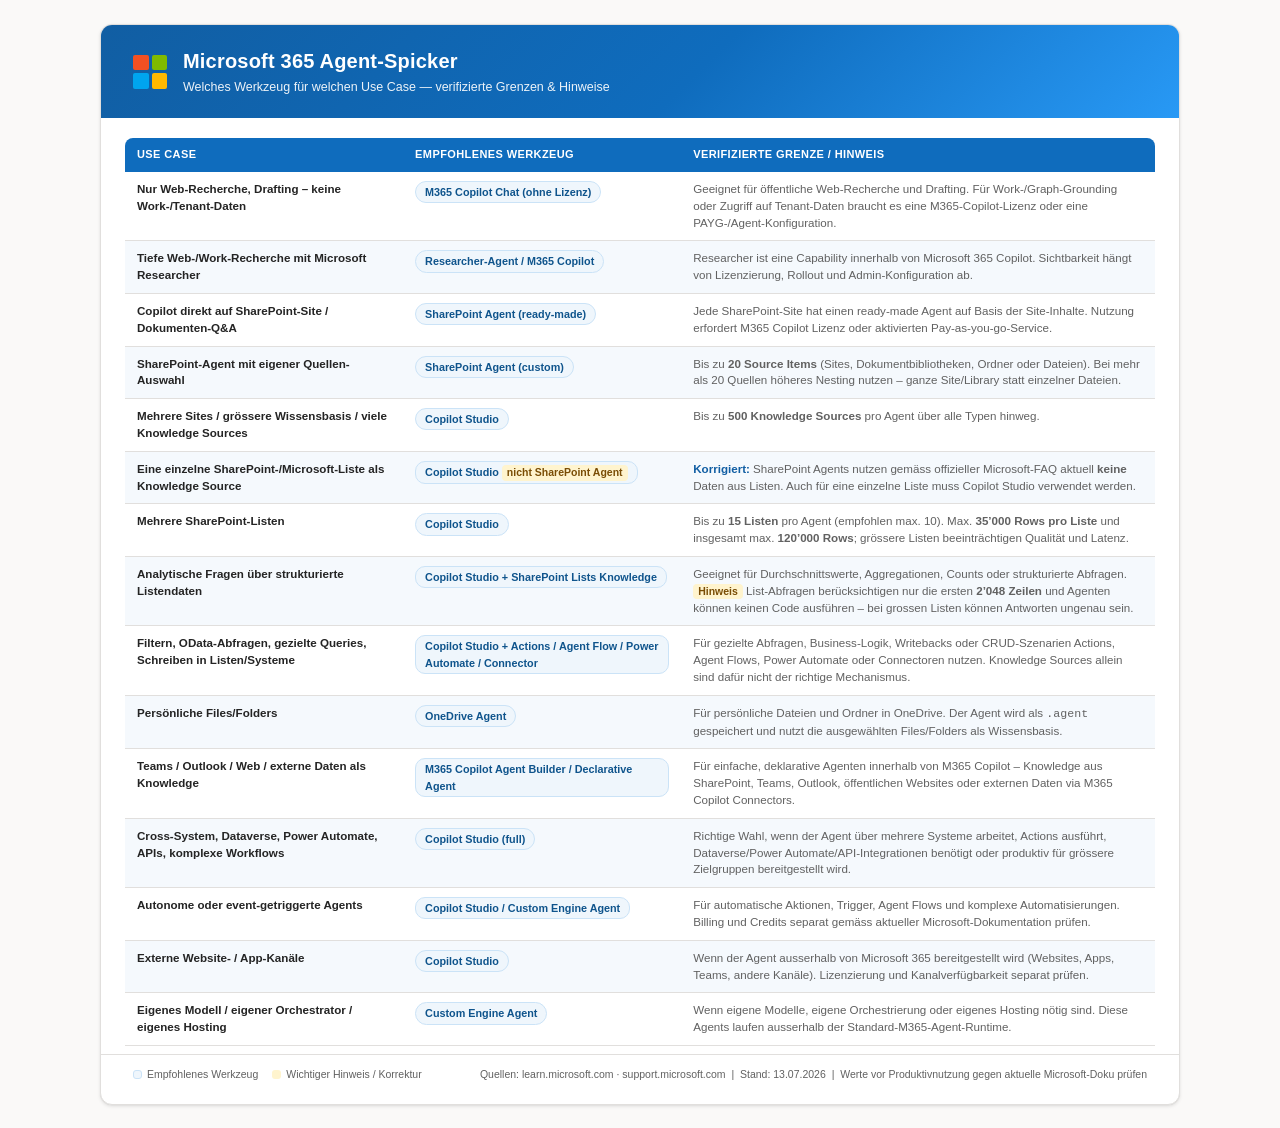
==== webapp/index.html @ e29e4cdd "Initial project setup with GitHub Pages workflow" ====
<!DOCTYPE html>
<html lang="de">
<head>
  <meta charset="UTF-8">
  <meta name="viewport" content="width=device-width, initial-scale=1.0">
  <title>Microsoft 365 Agent-Spicker</title>
  <link rel="stylesheet" href="css/styles.css">
</head>
<body>
  <div class="page">
    <header>
      <div class="logo"><span></span><span></span><span></span><span></span></div>
      <div>
        <h1>Microsoft 365 Agent-Spicker</h1>
        <p>Welches Werkzeug für welchen Use Case &mdash; verifizierte Grenzen &amp; Hinweise</p>
      </div>
    </header>

    <div class="table-wrap">
      <table>
        <thead>
          <tr>
            <th>Use Case</th>
            <th>Empfohlenes Werkzeug</th>
            <th>Verifizierte Grenze / Hinweis</th>
          </tr>
        </thead>
        <tbody>
          <tr>
            <td class="usecase">Nur Web-Recherche, Drafting &ndash; keine Work-/Tenant-Daten</td>
            <td><span class="pill">M365 Copilot Chat (ohne Lizenz)</span></td>
            <td class="hint">Geeignet für öffentliche Web-Recherche und Drafting. Für Work-/Graph-Grounding oder Zugriff auf Tenant-Daten braucht es eine M365-Copilot-Lizenz oder eine PAYG-/Agent-Konfiguration.</td>
          </tr>
          <tr>
            <td class="usecase">Tiefe Web-/Work-Recherche mit Microsoft Researcher</td>
            <td><span class="pill">Researcher-Agent / M365 Copilot</span></td>
            <td class="hint">Researcher ist eine Capability innerhalb von Microsoft 365 Copilot. Sichtbarkeit hängt von Lizenzierung, Rollout und Admin-Konfiguration ab.</td>
          </tr>
          <tr>
            <td class="usecase">Copilot direkt auf SharePoint-Site / Dokumenten-Q&amp;A</td>
            <td><span class="pill">SharePoint Agent (ready-made)</span></td>
            <td class="hint">Jede SharePoint-Site hat einen ready-made Agent auf Basis der Site-Inhalte. Nutzung erfordert M365 Copilot Lizenz oder aktivierten Pay-as-you-go-Service.</td>
          </tr>
          <tr>
            <td class="usecase">SharePoint-Agent mit eigener Quellen-Auswahl</td>
            <td><span class="pill">SharePoint Agent (custom)</span></td>
            <td class="hint">Bis zu <strong>20 Source Items</strong> (Sites, Dokumentbibliotheken, Ordner oder Dateien). Bei mehr als 20 Quellen höheres Nesting nutzen &ndash; ganze Site/Library statt einzelner Dateien.</td>
          </tr>
          <tr>
            <td class="usecase">Mehrere Sites / grössere Wissensbasis / viele Knowledge Sources</td>
            <td><span class="pill">Copilot Studio</span></td>
            <td class="hint">Bis zu <strong>500 Knowledge Sources</strong> pro Agent über alle Typen hinweg.</td>
          </tr>
          <tr>
            <td class="usecase">Eine einzelne SharePoint-/Microsoft-Liste als Knowledge Source</td>
            <td><span class="pill multi">Copilot Studio <span class="tag">nicht SharePoint Agent</span></span></td>
            <td class="hint"><span class="correction">Korrigiert:</span> SharePoint Agents nutzen gemäss offizieller Microsoft-FAQ aktuell <strong>keine</strong> Daten aus Listen. Auch für eine einzelne Liste muss Copilot Studio verwendet werden.</td>
          </tr>
          <tr>
            <td class="usecase">Mehrere SharePoint-Listen</td>
            <td><span class="pill">Copilot Studio</span></td>
            <td class="hint">Bis zu <strong>15 Listen</strong> pro Agent (empfohlen max. 10). Max. <strong>35&rsquo;000 Rows pro Liste</strong> und insgesamt max. <strong>120&rsquo;000 Rows</strong>; grössere Listen beeinträchtigen Qualität und Latenz.</td>
          </tr>
          <tr>
            <td class="usecase">Analytische Fragen über strukturierte Listendaten</td>
            <td><span class="pill multi">Copilot Studio + SharePoint Lists Knowledge</span></td>
            <td class="hint">Geeignet für Durchschnittswerte, Aggregationen, Counts oder strukturierte Abfragen. <span class="tag">Hinweis</span> List-Abfragen berücksichtigen nur die ersten <strong>2&rsquo;048 Zeilen</strong> und Agenten können keinen Code ausführen &ndash; bei grossen Listen können Antworten ungenau sein.</td>
          </tr>
          <tr>
            <td class="usecase">Filtern, OData-Abfragen, gezielte Queries, Schreiben in Listen/Systeme</td>
            <td><span class="pill multi">Copilot Studio + Actions / Agent Flow / Power Automate / Connector</span></td>
            <td class="hint">Für gezielte Abfragen, Business-Logik, Writebacks oder CRUD-Szenarien Actions, Agent Flows, Power Automate oder Connectoren nutzen. Knowledge Sources allein sind dafür nicht der richtige Mechanismus.</td>
          </tr>
          <tr>
            <td class="usecase">Persönliche Files/Folders</td>
            <td><span class="pill">OneDrive Agent</span></td>
            <td class="hint">Für persönliche Dateien und Ordner in OneDrive. Der Agent wird als <code>.agent</code> gespeichert und nutzt die ausgewählten Files/Folders als Wissensbasis.</td>
          </tr>
          <tr>
            <td class="usecase">Teams / Outlook / Web / externe Daten als Knowledge</td>
            <td><span class="pill multi">M365 Copilot Agent Builder / Declarative Agent</span></td>
            <td class="hint">Für einfache, deklarative Agenten innerhalb von M365 Copilot &ndash; Knowledge aus SharePoint, Teams, Outlook, öffentlichen Websites oder externen Daten via M365 Copilot Connectors.</td>
          </tr>
          <tr>
            <td class="usecase">Cross-System, Dataverse, Power Automate, APIs, komplexe Workflows</td>
            <td><span class="pill">Copilot Studio (full)</span></td>
            <td class="hint">Richtige Wahl, wenn der Agent über mehrere Systeme arbeitet, Actions ausführt, Dataverse/Power Automate/API-Integrationen benötigt oder produktiv für grössere Zielgruppen bereitgestellt wird.</td>
          </tr>
          <tr>
            <td class="usecase">Autonome oder event-getriggerte Agents</td>
            <td><span class="pill multi">Copilot Studio / Custom Engine Agent</span></td>
            <td class="hint">Für automatische Aktionen, Trigger, Agent Flows und komplexe Automatisierungen. Billing und Credits separat gemäss aktueller Microsoft-Dokumentation prüfen.</td>
          </tr>
          <tr>
            <td class="usecase">Externe Website- / App-Kanäle</td>
            <td><span class="pill">Copilot Studio</span></td>
            <td class="hint">Wenn der Agent ausserhalb von Microsoft 365 bereitgestellt wird (Websites, Apps, Teams, andere Kanäle). Lizenzierung und Kanalverfügbarkeit separat prüfen.</td>
          </tr>
          <tr>
            <td class="usecase">Eigenes Modell / eigener Orchestrator / eigenes Hosting</td>
            <td><span class="pill">Custom Engine Agent</span></td>
            <td class="hint">Wenn eigene Modelle, eigene Orchestrierung oder eigenes Hosting nötig sind. Diese Agents laufen ausserhalb der Standard-M365-Agent-Runtime.</td>
          </tr>
        </tbody>
      </table>
    </div>

    <footer>
      <div class="legend">
        <span><span class="dot" style="background:#EFF6FC;border:1px solid #CBE3F7;"></span>Empfohlenes Werkzeug</span>
        <span><span class="dot" style="background:#FFF4CE;"></span>Wichtiger Hinweis / Korrektur</span>
      </div>
      <div>Quellen: learn.microsoft.com &middot; support.microsoft.com &nbsp;|&nbsp; Stand: 13.07.2026 &nbsp;|&nbsp; Werte vor Produktivnutzung gegen aktuelle Microsoft-Doku prüfen</div>
    </footer>
  </div>
</body>
</html>
---- webapp/css/styles.css ----
/* ==========================================================================
   Microsoft 365 Agent-Spicker – Stylesheet (Fluent 2 inspired)
   ========================================================================== */

:root {
  --brand:      #0F6CBD;  /* Fluent 2 brand */
  --brand-dark: #115EA3;
  --brand-2:    #2899F5;
  --ink:        #242424;
  --ink-soft:   #616161;
  --line:       #E1DFDD;
  --zebra:      #F5F9FD;
  --bg:         #FAF9F8;
  --pill-bg:    #EFF6FC;
  --pill-ink:   #0F548C;
  --pill-line:  #CBE3F7;
  --warn-bg:    #FFF4CE;
  --warn-ink:   #7A4D05;
}

* { box-sizing: border-box; }

html, body {
  margin: 0;
  padding: 0;
  background: var(--bg);
  color: var(--ink);
  font-family: "Segoe UI", "Segoe UI Web (West European)", -apple-system,
               BlinkMacSystemFont, Roboto, "Helvetica Neue", sans-serif;
  -webkit-font-smoothing: antialiased;
  font-size: 13px;
  line-height: 1.45;
}

/* ---------- Card / page ---------- */
.page {
  max-width: 1080px;
  margin: 24px auto;
  background: #FFFFFF;
  border: 1px solid var(--line);
  border-radius: 12px;
  box-shadow: 0 1.6px 3.6px rgba(0, 0, 0, .10), 0 0.3px 0.9px rgba(0, 0, 0, .07);
  overflow: hidden;
}

/* ---------- Header ---------- */
header {
  background: linear-gradient(135deg, var(--brand-dark) 0%, var(--brand) 55%, var(--brand-2) 100%);
  color: #fff;
  padding: 22px 32px;
  display: flex;
  align-items: center;
  gap: 16px;
}
.logo {
  width: 34px;
  height: 34px;
  display: grid;
  grid-template-columns: 1fr 1fr;
  grid-template-rows: 1fr 1fr;
  gap: 3px;
  flex: none;
}
.logo span { border-radius: 2px; }
.logo span:nth-child(1) { background: #F25022; }
.logo span:nth-child(2) { background: #7FBA00; }
.logo span:nth-child(3) { background: #00A4EF; }
.logo span:nth-child(4) { background: #FFB900; }
header h1 {
  margin: 0;
  font-size: 20px;
  font-weight: 600;
  letter-spacing: .2px;
}
header p {
  margin: 2px 0 0;
  font-size: 12.5px;
  opacity: .92;
  font-weight: 400;
}

/* ---------- Table ---------- */
.table-wrap { padding: 20px 24px 8px; }

table {
  width: 100%;
  border-collapse: separate;
  border-spacing: 0;
  font-size: 11.6px;
}
thead th {
  background: var(--brand);
  color: #fff;
  text-align: left;
  font-weight: 600;
  font-size: 11px;
  text-transform: uppercase;
  letter-spacing: .4px;
  padding: 9px 12px;
  position: sticky;
  top: 0;
}
thead th:first-child { border-top-left-radius: 8px; }
thead th:last-child  { border-top-right-radius: 8px; }

tbody td {
  padding: 9px 12px;
  border-bottom: 1px solid var(--line);
  vertical-align: top;
}
tbody tr:nth-child(even) td { background: var(--zebra); }
tbody tr:hover td { background: #EAF3FB; }

td.usecase { font-weight: 600; color: var(--ink); width: 27%; }
td.hint    { color: var(--ink-soft); width: 46%; }

/* ---------- Tool badge (pill) ---------- */
.pill {
  display: inline-block;
  background: var(--pill-bg);
  color: var(--pill-ink);
  border: 1px solid var(--pill-line);
  border-radius: 999px;
  padding: 2px 9px;
  font-size: 10.8px;
  font-weight: 600;
  line-height: 1.5;
  white-space: nowrap;
}
.pill.multi { white-space: normal; border-radius: 10px; }

/* ---------- Inline note / correction ---------- */
.tag {
  display: inline-block;
  background: var(--warn-bg);
  color: var(--warn-ink);
  border-radius: 4px;
  padding: 0 5px;
  font-weight: 600;
  font-size: 10.5px;
}
.correction { color: var(--brand-dark); font-weight: 600; }

/* ---------- Footer ---------- */
footer {
  padding: 12px 32px 22px;
  color: var(--ink-soft);
  font-size: 10.5px;
  border-top: 1px solid var(--line);
  display: flex;
  justify-content: space-between;
  flex-wrap: wrap;
  gap: 8px;
}
footer a { color: var(--brand); text-decoration: none; }
.legend { display: flex; gap: 14px; flex-wrap: wrap; align-items: center; }
.legend span { display: inline-flex; align-items: center; gap: 5px; }
.dot { width: 9px; height: 9px; border-radius: 3px; display: inline-block; }

/* ---------- Print (A4 landscape) ---------- */
@media print {
  html, body { background: #fff; font-size: 10px; }
  .page {
    margin: 0;
    border: none;
    box-shadow: none;
    border-radius: 0;
    max-width: none;
  }
  thead th,
  tbody tr:nth-child(even) td,
  header {
    -webkit-print-color-adjust: exact;
    print-color-adjust: exact;
  }
  @page { size: A4 landscape; margin: 8mm; }
  tr { page-break-inside: avoid; }
}
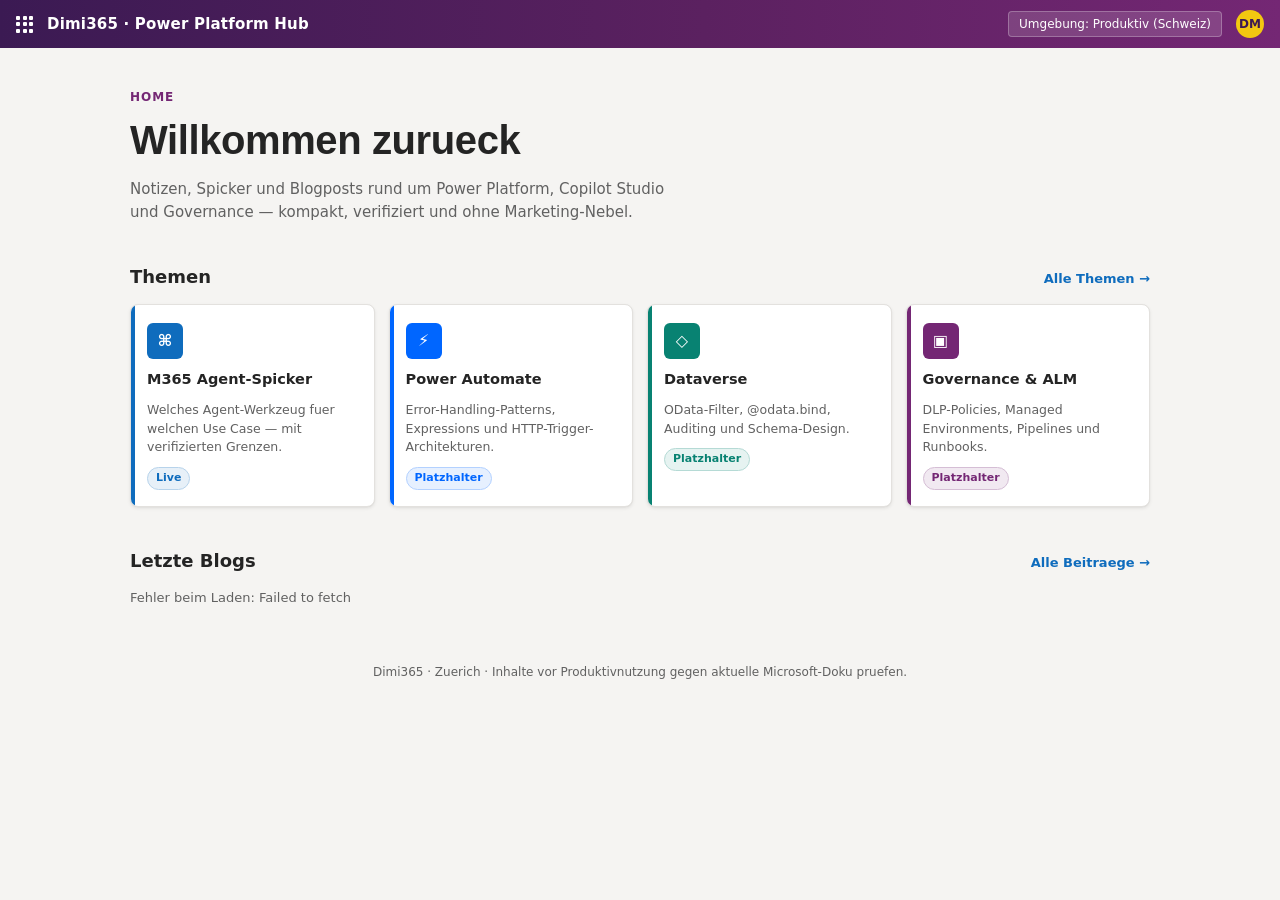
==== commit 23f0a902: "Build hub home with markdown blog feed and topic placeholders" ====
--- a/webapp/index.html
+++ b/webapp/index.html
@@ -1,117 +1,218 @@
 <!DOCTYPE html>
 <html lang="de">
 <head>
-  <meta charset="UTF-8">
-  <meta name="viewport" content="width=device-width, initial-scale=1.0">
-  <title>Microsoft 365 Agent-Spicker</title>
-  <link rel="stylesheet" href="css/styles.css">
+<meta charset="UTF-8">
+<meta name="viewport" content="width=device-width, initial-scale=1.0">
+<title>Dimi365 · Home</title>
+<style>
+  :root{
+    --bg:#f5f4f2;
+    --surface:#ffffff;
+    --ink:#242424;
+    --ink-soft:#616161;
+    --stroke:#e3e1de;
+    --brand:#742774;
+    --brand-deep:#3b1a53;
+    --automate:#0066ff;
+    --pages:#5c2e91;
+    --bi:#f2c811;
+    --copilot:#0f6cbd;
+    --dataverse:#088272;
+    --radius:8px;
+    --shadow:0 1.6px 3.6px rgba(0,0,0,.08),0 0.3px 0.9px rgba(0,0,0,.06);
+    --shadow-hover:0 6.4px 14.4px rgba(0,0,0,.11),0 1.2px 3.6px rgba(0,0,0,.08);
+  }
+  *{margin:0;padding:0;box-sizing:border-box}
+  body{
+    font-family:"Segoe UI Variable Text","Segoe UI",system-ui,-apple-system,sans-serif;
+    background:var(--bg);color:var(--ink);line-height:1.5;
+  }
+  a{color:inherit;text-decoration:none}
+
+  .topbar{
+    background:linear-gradient(90deg,var(--brand-deep) 0%,#5b2160 55%,#742774 100%);
+    color:#fff;height:48px;display:flex;align-items:center;gap:14px;
+    padding:0 16px;position:sticky;top:0;z-index:10;
+  }
+  .waffle{display:grid;grid-template-columns:repeat(3,4px);grid-template-rows:repeat(3,4px);gap:2.5px;cursor:pointer}
+  .waffle span{background:#fff;border-radius:1px;width:4px;height:4px}
+  .topbar .title{font-size:15px;font-weight:600;letter-spacing:.2px}
+  .topbar .env{
+    margin-left:auto;font-size:12px;background:rgba(255,255,255,.14);
+    border:1px solid rgba(255,255,255,.25);padding:3px 10px;border-radius:4px;
+  }
+  .avatar{width:28px;height:28px;border-radius:50%;background:var(--bi);color:#3b1a53;
+    display:grid;place-items:center;font-size:12px;font-weight:700}
+
+  .shell{max-width:1060px;margin:0 auto;padding:32px 20px 64px}
+
+  .hero{margin:8px 0 36px}
+  .hero .eyebrow{font-size:12px;font-weight:600;letter-spacing:.08em;text-transform:uppercase;color:var(--brand)}
+  .hero h1{font-family:"Segoe UI Variable Display","Segoe UI",sans-serif;
+    font-size:clamp(28px,4.5vw,40px);font-weight:650;letter-spacing:-.01em;margin-top:4px}
+  .hero p{color:var(--ink-soft);max-width:56ch;margin-top:8px;font-size:15px}
+
+  section{margin-top:40px}
+  .sec-head{display:flex;align-items:baseline;justify-content:space-between;margin-bottom:14px}
+  .sec-head h2{font-size:18px;font-weight:600}
+  .sec-head a{font-size:13px;color:var(--copilot);font-weight:600}
+  .sec-head a:hover{text-decoration:underline}
+
+  .tiles{display:grid;grid-template-columns:repeat(auto-fill,minmax(200px,1fr));gap:14px}
+  .tile{
+    background:var(--surface);border:1px solid var(--stroke);border-radius:var(--radius);
+    padding:18px 16px 16px;box-shadow:var(--shadow);transition:box-shadow .15s,transform .15s;
+    display:flex;flex-direction:column;gap:10px;position:relative;overflow:hidden;
+  }
+  .tile:hover{box-shadow:var(--shadow-hover);transform:translateY(-2px)}
+  .tile::before{content:"";position:absolute;inset:0 auto 0 0;width:4px;background:var(--tint)}
+  .tile .icon{
+    width:36px;height:36px;border-radius:6px;background:var(--tint);
+    display:grid;place-items:center;color:#fff;font-size:16px;font-weight:700;
+  }
+  .tile h3{font-size:14.5px;font-weight:600}
+  .tile p{font-size:12.5px;color:var(--ink-soft)}
+  .tile .badge{
+    align-self:flex-start;font-size:11px;font-weight:600;color:var(--tint);
+    background:color-mix(in srgb,var(--tint) 10%,#fff);border:1px solid color-mix(in srgb,var(--tint) 30%,#fff);
+    padding:2px 8px;border-radius:99px;
+  }
+
+  .blogs{display:flex;flex-direction:column;gap:10px}
+  .blog{
+    background:var(--surface);border:1px solid var(--stroke);border-radius:var(--radius);
+    padding:16px 18px;box-shadow:var(--shadow);display:grid;
+    grid-template-columns:auto 1fr auto;gap:16px;align-items:center;
+    transition:box-shadow .15s;
+  }
+  .blog:hover{box-shadow:var(--shadow-hover)}
+  .blog .date{
+    text-align:center;min-width:52px;border-right:1px solid var(--stroke);padding-right:16px;
+  }
+  .blog .date b{display:block;font-size:20px;font-weight:650;line-height:1.1}
+  .blog .date span{font-size:11px;text-transform:uppercase;letter-spacing:.06em;color:var(--ink-soft)}
+  .blog h3{font-size:15px;font-weight:600}
+  .blog p{font-size:13px;color:var(--ink-soft);margin-top:2px}
+  .blog .tag{font-size:11px;font-weight:600;padding:3px 9px;border-radius:99px;white-space:nowrap}
+  .tag.automate{background:#e8f0ff;color:var(--automate)}
+  .tag.copilot{background:#e6f0f9;color:var(--copilot)}
+  .tag.dataverse{background:#e4f3f0;color:var(--dataverse)}
+  .tag.default{background:#edeaf2;color:#4d346b}
+
+  .status{font-size:13px;color:var(--ink-soft)}
+  footer{margin-top:56px;font-size:12px;color:var(--ink-soft);text-align:center}
+
+  @media (prefers-reduced-motion:reduce){*{transition:none!important}}
+  @media (max-width:560px){
+    .blog{grid-template-columns:1fr;gap:6px}
+    .blog .date{display:flex;gap:6px;border:0;padding:0;min-width:0;text-align:left;align-items:baseline}
+  }
+  :focus-visible{outline:2px solid var(--copilot);outline-offset:2px}
+</style>
 </head>
 <body>
-  <div class="page">
-    <header>
-      <div class="logo"><span></span><span></span><span></span><span></span></div>
-      <div>
-        <h1>Microsoft 365 Agent-Spicker</h1>
-        <p>Welches Werkzeug für welchen Use Case &mdash; verifizierte Grenzen &amp; Hinweise</p>
-      </div>
-    </header>
-
-    <div class="table-wrap">
-      <table>
-        <thead>
-          <tr>
-            <th>Use Case</th>
-            <th>Empfohlenes Werkzeug</th>
-            <th>Verifizierte Grenze / Hinweis</th>
-          </tr>
-        </thead>
-        <tbody>
-          <tr>
-            <td class="usecase">Nur Web-Recherche, Drafting &ndash; keine Work-/Tenant-Daten</td>
-            <td><span class="pill">M365 Copilot Chat (ohne Lizenz)</span></td>
-            <td class="hint">Geeignet für öffentliche Web-Recherche und Drafting. Für Work-/Graph-Grounding oder Zugriff auf Tenant-Daten braucht es eine M365-Copilot-Lizenz oder eine PAYG-/Agent-Konfiguration.</td>
-          </tr>
-          <tr>
-            <td class="usecase">Tiefe Web-/Work-Recherche mit Microsoft Researcher</td>
-            <td><span class="pill">Researcher-Agent / M365 Copilot</span></td>
-            <td class="hint">Researcher ist eine Capability innerhalb von Microsoft 365 Copilot. Sichtbarkeit hängt von Lizenzierung, Rollout und Admin-Konfiguration ab.</td>
-          </tr>
-          <tr>
-            <td class="usecase">Copilot direkt auf SharePoint-Site / Dokumenten-Q&amp;A</td>
-            <td><span class="pill">SharePoint Agent (ready-made)</span></td>
-            <td class="hint">Jede SharePoint-Site hat einen ready-made Agent auf Basis der Site-Inhalte. Nutzung erfordert M365 Copilot Lizenz oder aktivierten Pay-as-you-go-Service.</td>
-          </tr>
-          <tr>
-            <td class="usecase">SharePoint-Agent mit eigener Quellen-Auswahl</td>
-            <td><span class="pill">SharePoint Agent (custom)</span></td>
-            <td class="hint">Bis zu <strong>20 Source Items</strong> (Sites, Dokumentbibliotheken, Ordner oder Dateien). Bei mehr als 20 Quellen höheres Nesting nutzen &ndash; ganze Site/Library statt einzelner Dateien.</td>
-          </tr>
-          <tr>
-            <td class="usecase">Mehrere Sites / grössere Wissensbasis / viele Knowledge Sources</td>
-            <td><span class="pill">Copilot Studio</span></td>
-            <td class="hint">Bis zu <strong>500 Knowledge Sources</strong> pro Agent über alle Typen hinweg.</td>
-          </tr>
-          <tr>
-            <td class="usecase">Eine einzelne SharePoint-/Microsoft-Liste als Knowledge Source</td>
-            <td><span class="pill multi">Copilot Studio <span class="tag">nicht SharePoint Agent</span></span></td>
-            <td class="hint"><span class="correction">Korrigiert:</span> SharePoint Agents nutzen gemäss offizieller Microsoft-FAQ aktuell <strong>keine</strong> Daten aus Listen. Auch für eine einzelne Liste muss Copilot Studio verwendet werden.</td>
-          </tr>
-          <tr>
-            <td class="usecase">Mehrere SharePoint-Listen</td>
-            <td><span class="pill">Copilot Studio</span></td>
-            <td class="hint">Bis zu <strong>15 Listen</strong> pro Agent (empfohlen max. 10). Max. <strong>35&rsquo;000 Rows pro Liste</strong> und insgesamt max. <strong>120&rsquo;000 Rows</strong>; grössere Listen beeinträchtigen Qualität und Latenz.</td>
-          </tr>
-          <tr>
-            <td class="usecase">Analytische Fragen über strukturierte Listendaten</td>
-            <td><span class="pill multi">Copilot Studio + SharePoint Lists Knowledge</span></td>
-            <td class="hint">Geeignet für Durchschnittswerte, Aggregationen, Counts oder strukturierte Abfragen. <span class="tag">Hinweis</span> List-Abfragen berücksichtigen nur die ersten <strong>2&rsquo;048 Zeilen</strong> und Agenten können keinen Code ausführen &ndash; bei grossen Listen können Antworten ungenau sein.</td>
-          </tr>
-          <tr>
-            <td class="usecase">Filtern, OData-Abfragen, gezielte Queries, Schreiben in Listen/Systeme</td>
-            <td><span class="pill multi">Copilot Studio + Actions / Agent Flow / Power Automate / Connector</span></td>
-            <td class="hint">Für gezielte Abfragen, Business-Logik, Writebacks oder CRUD-Szenarien Actions, Agent Flows, Power Automate oder Connectoren nutzen. Knowledge Sources allein sind dafür nicht der richtige Mechanismus.</td>
-          </tr>
-          <tr>
-            <td class="usecase">Persönliche Files/Folders</td>
-            <td><span class="pill">OneDrive Agent</span></td>
-            <td class="hint">Für persönliche Dateien und Ordner in OneDrive. Der Agent wird als <code>.agent</code> gespeichert und nutzt die ausgewählten Files/Folders als Wissensbasis.</td>
-          </tr>
-          <tr>
-            <td class="usecase">Teams / Outlook / Web / externe Daten als Knowledge</td>
-            <td><span class="pill multi">M365 Copilot Agent Builder / Declarative Agent</span></td>
-            <td class="hint">Für einfache, deklarative Agenten innerhalb von M365 Copilot &ndash; Knowledge aus SharePoint, Teams, Outlook, öffentlichen Websites oder externen Daten via M365 Copilot Connectors.</td>
-          </tr>
-          <tr>
-            <td class="usecase">Cross-System, Dataverse, Power Automate, APIs, komplexe Workflows</td>
-            <td><span class="pill">Copilot Studio (full)</span></td>
-            <td class="hint">Richtige Wahl, wenn der Agent über mehrere Systeme arbeitet, Actions ausführt, Dataverse/Power Automate/API-Integrationen benötigt oder produktiv für grössere Zielgruppen bereitgestellt wird.</td>
-          </tr>
-          <tr>
-            <td class="usecase">Autonome oder event-getriggerte Agents</td>
-            <td><span class="pill multi">Copilot Studio / Custom Engine Agent</span></td>
-            <td class="hint">Für automatische Aktionen, Trigger, Agent Flows und komplexe Automatisierungen. Billing und Credits separat gemäss aktueller Microsoft-Dokumentation prüfen.</td>
-          </tr>
-          <tr>
-            <td class="usecase">Externe Website- / App-Kanäle</td>
-            <td><span class="pill">Copilot Studio</span></td>
-            <td class="hint">Wenn der Agent ausserhalb von Microsoft 365 bereitgestellt wird (Websites, Apps, Teams, andere Kanäle). Lizenzierung und Kanalverfügbarkeit separat prüfen.</td>
-          </tr>
-          <tr>
-            <td class="usecase">Eigenes Modell / eigener Orchestrator / eigenes Hosting</td>
-            <td><span class="pill">Custom Engine Agent</span></td>
-            <td class="hint">Wenn eigene Modelle, eigene Orchestrierung oder eigenes Hosting nötig sind. Diese Agents laufen ausserhalb der Standard-M365-Agent-Runtime.</td>
-          </tr>
-        </tbody>
-      </table>
+
+<header class="topbar">
+  <div class="waffle" title="Apps">
+    <span></span><span></span><span></span><span></span><span></span><span></span><span></span><span></span><span></span>
+  </div>
+  <div class="title">Dimi365 · Power Platform Hub</div>
+  <div class="env">Umgebung: Produktiv (Schweiz)</div>
+  <div class="avatar">DM</div>
+</header>
+
+<main class="shell">
+
+  <div class="hero">
+    <div class="eyebrow">Home</div>
+    <h1>Willkommen zurueck</h1>
+    <p>Notizen, Spicker und Blogposts rund um Power Platform, Copilot Studio und Governance — kompakt, verifiziert und ohne Marketing-Nebel.</p>
+  </div>
+
+  <section aria-label="Themen">
+    <div class="sec-head">
+      <h2>Themen</h2>
+      <a href="themen/power-automate.html">Alle Themen →</a>
     </div>
-
-    <footer>
-      <div class="legend">
-        <span><span class="dot" style="background:#EFF6FC;border:1px solid #CBE3F7;"></span>Empfohlenes Werkzeug</span>
-        <span><span class="dot" style="background:#FFF4CE;"></span>Wichtiger Hinweis / Korrektur</span>
-      </div>
-      <div>Quellen: learn.microsoft.com &middot; support.microsoft.com &nbsp;|&nbsp; Stand: 13.07.2026 &nbsp;|&nbsp; Werte vor Produktivnutzung gegen aktuelle Microsoft-Doku prüfen</div>
-    </footer>
-  </div>
+    <div class="tiles">
+      <a class="tile" style="--tint:var(--copilot)" href="spicker/index.html">
+        <div class="icon">⌘</div>
+        <h3>M365 Agent-Spicker</h3>
+        <p>Welches Agent-Werkzeug fuer welchen Use Case — mit verifizierten Grenzen.</p>
+        <span class="badge">Live</span>
+      </a>
+      <a class="tile" style="--tint:var(--automate)" href="themen/power-automate.html">
+        <div class="icon">⚡</div>
+        <h3>Power Automate</h3>
+        <p>Error-Handling-Patterns, Expressions und HTTP-Trigger-Architekturen.</p>
+        <span class="badge">Platzhalter</span>
+      </a>
+      <a class="tile" style="--tint:var(--dataverse)" href="themen/dataverse.html">
+        <div class="icon">◇</div>
+        <h3>Dataverse</h3>
+        <p>OData-Filter, @odata.bind, Auditing und Schema-Design.</p>
+        <span class="badge">Platzhalter</span>
+      </a>
+      <a class="tile" style="--tint:var(--brand)" href="themen/governance-alm.html">
+        <div class="icon">▣</div>
+        <h3>Governance &amp; ALM</h3>
+        <p>DLP-Policies, Managed Environments, Pipelines und Runbooks.</p>
+        <span class="badge">Platzhalter</span>
+      </a>
+    </div>
+  </section>
+
+  <section aria-label="Letzte Blogs">
+    <div class="sec-head">
+      <h2>Letzte Blogs</h2>
+      <a href="blog/index.html">Alle Beitraege →</a>
+    </div>
+    <div id="blogs" class="blogs"></div>
+    <p id="blogs-status" class="status">Lade Blogposts...</p>
+  </section>
+
+  <footer>Dimi365 · Zuerich · Inhalte vor Produktivnutzung gegen aktuelle Microsoft-Doku pruefen.</footer>
+</main>
+
+<script src="assets/js/blog-data.js"></script>
+<script>
+  (async function () {
+    var list = document.getElementById('blogs');
+    var status = document.getElementById('blogs-status');
+
+    function tagClass(tag) {
+      var t = String(tag || '').toLowerCase();
+      if (t.indexOf('automate') > -1) return 'automate';
+      if (t.indexOf('copilot') > -1) return 'copilot';
+      if (t.indexOf('dataverse') > -1) return 'dataverse';
+      return 'default';
+    }
+
+    try {
+      var posts = await window.BlogData.fetchPosts();
+      var latest = posts.slice(0, 3);
+
+      if (!latest.length) {
+        status.textContent = 'Noch keine Blogposts gefunden.';
+        return;
+      }
+
+      list.innerHTML = latest.map(function (post) {
+        var safeTag = window.BlogData.escapeHtml(post.tag);
+        return '' +
+          '<a class="blog" href="blog/post.html?slug=' + encodeURIComponent(post.slug) + '">' +
+            '<div class="date"><b>' + window.BlogData.escapeHtml(post.labels.day) + '</b><span>' + window.BlogData.escapeHtml(post.labels.month) + '</span></div>' +
+            '<div><h3>' + window.BlogData.escapeHtml(post.title) + '</h3><p>' + window.BlogData.escapeHtml(post.excerpt) + '</p></div>' +
+            '<span class="tag ' + tagClass(post.tag) + '">' + safeTag + '</span>' +
+          '</a>';
+      }).join('');
+
+      status.remove();
+    } catch (err) {
+      status.textContent = 'Fehler beim Laden: ' + err.message;
+    }
+  })();
+</script>
+
 </body>
 </html>
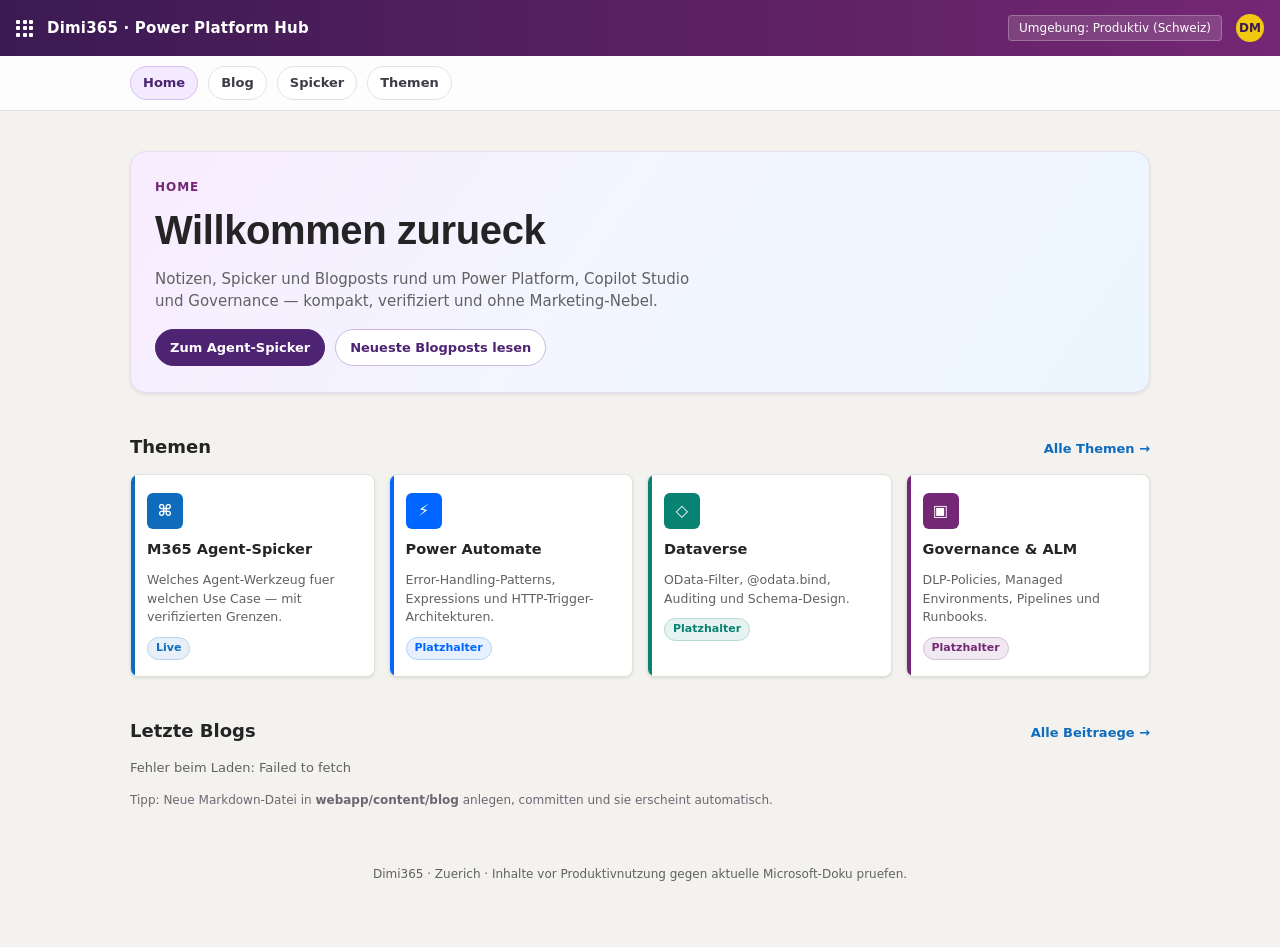
==== commit 1b2e3f32: "Polish navigation and UX across home and blog pages" ====
--- a/webapp/index.html
+++ b/webapp/index.html
@@ -6,7 +6,7 @@
 <title>Dimi365 · Home</title>
 <style>
   :root{
-    --bg:#f5f4f2;
+    --bg:#f3f2ef;
     --surface:#ffffff;
     --ink:#242424;
     --ink-soft:#616161;
@@ -21,6 +21,7 @@
     --radius:8px;
     --shadow:0 1.6px 3.6px rgba(0,0,0,.08),0 0.3px 0.9px rgba(0,0,0,.06);
     --shadow-hover:0 6.4px 14.4px rgba(0,0,0,.11),0 1.2px 3.6px rgba(0,0,0,.08);
+    --hero-wash:linear-gradient(125deg,#f8ecff 0%,#f3f5ff 44%,#ecf6ff 100%);
   }
   *{margin:0;padding:0;box-sizing:border-box}
   body{
@@ -31,12 +32,12 @@
 
   .topbar{
     background:linear-gradient(90deg,var(--brand-deep) 0%,#5b2160 55%,#742774 100%);
-    color:#fff;height:48px;display:flex;align-items:center;gap:14px;
+    color:#fff;height:56px;display:flex;align-items:center;gap:14px;
     padding:0 16px;position:sticky;top:0;z-index:10;
   }
   .waffle{display:grid;grid-template-columns:repeat(3,4px);grid-template-rows:repeat(3,4px);gap:2.5px;cursor:pointer}
   .waffle span{background:#fff;border-radius:1px;width:4px;height:4px}
-  .topbar .title{font-size:15px;font-weight:600;letter-spacing:.2px}
+  .topbar .title{font-size:15px;font-weight:620;letter-spacing:.2px}
   .topbar .env{
     margin-left:auto;font-size:12px;background:rgba(255,255,255,.14);
     border:1px solid rgba(255,255,255,.25);padding:3px 10px;border-radius:4px;
@@ -44,13 +45,38 @@
   .avatar{width:28px;height:28px;border-radius:50%;background:var(--bi);color:#3b1a53;
     display:grid;place-items:center;font-size:12px;font-weight:700}
 
+  .topnav{
+    background:#ffffffd9;
+    backdrop-filter:blur(5px);
+    border-bottom:1px solid var(--stroke);
+    position:sticky;
+    top:56px;
+    z-index:9;
+  }
+  .topnav .wrap{max-width:1060px;margin:0 auto;padding:10px 20px;display:flex;gap:10px;overflow:auto}
+  .nav-link{
+    font-size:13px;
+    font-weight:600;
+    color:#3f3b47;
+    border:1px solid var(--stroke);
+    background:#fff;
+    border-radius:999px;
+    padding:6px 12px;
+    white-space:nowrap;
+  }
+  .nav-link.active{background:#f3eaff;border-color:#d7c0ef;color:#4e2372}
+
   .shell{max-width:1060px;margin:0 auto;padding:32px 20px 64px}
 
-  .hero{margin:8px 0 36px}
+  .hero{margin:8px 0 36px;background:var(--hero-wash);border:1px solid #e7def0;border-radius:16px;padding:26px 24px;box-shadow:var(--shadow)}
   .hero .eyebrow{font-size:12px;font-weight:600;letter-spacing:.08em;text-transform:uppercase;color:var(--brand)}
   .hero h1{font-family:"Segoe UI Variable Display","Segoe UI",sans-serif;
     font-size:clamp(28px,4.5vw,40px);font-weight:650;letter-spacing:-.01em;margin-top:4px}
   .hero p{color:var(--ink-soft);max-width:56ch;margin-top:8px;font-size:15px}
+  .hero-actions{margin-top:16px;display:flex;gap:10px;flex-wrap:wrap}
+  .cta{font-size:13px;font-weight:600;border-radius:999px;padding:8px 14px;display:inline-block}
+  .cta.primary{background:#4e2372;color:#fff;border:1px solid #4e2372}
+  .cta.secondary{background:#fff;color:#4e2372;border:1px solid #cdb8e0}
 
   section{margin-top:40px}
   .sec-head{display:flex;align-items:baseline;justify-content:space-between;margin-bottom:14px}
@@ -100,10 +126,14 @@
   .tag.default{background:#edeaf2;color:#4d346b}
 
   .status{font-size:13px;color:var(--ink-soft)}
+  .helper-note{margin-top:14px;font-size:12px;color:#6b6771}
   footer{margin-top:56px;font-size:12px;color:var(--ink-soft);text-align:center}
 
   @media (prefers-reduced-motion:reduce){*{transition:none!important}}
   @media (max-width:560px){
+    .topbar{height:auto;min-height:56px;flex-wrap:wrap;padding:8px 12px}
+    .topbar .env{order:3;margin-left:0}
+    .topnav{top:72px}
     .blog{grid-template-columns:1fr;gap:6px}
     .blog .date{display:flex;gap:6px;border:0;padding:0;min-width:0;text-align:left;align-items:baseline}
   }
@@ -121,12 +151,25 @@
   <div class="avatar">DM</div>
 </header>
 
+<nav class="topnav" aria-label="Hauptnavigation">
+  <div class="wrap">
+    <a class="nav-link active" href="index.html">Home</a>
+    <a class="nav-link" href="blog/index.html">Blog</a>
+    <a class="nav-link" href="spicker/index.html">Spicker</a>
+    <a class="nav-link" href="themen/power-automate.html">Themen</a>
+  </div>
+</nav>
+
 <main class="shell">
 
   <div class="hero">
     <div class="eyebrow">Home</div>
     <h1>Willkommen zurueck</h1>
     <p>Notizen, Spicker und Blogposts rund um Power Platform, Copilot Studio und Governance — kompakt, verifiziert und ohne Marketing-Nebel.</p>
+    <div class="hero-actions">
+      <a class="cta primary" href="spicker/index.html">Zum Agent-Spicker</a>
+      <a class="cta secondary" href="blog/index.html">Neueste Blogposts lesen</a>
+    </div>
   </div>
 
   <section aria-label="Themen">
@@ -169,6 +212,7 @@
     </div>
     <div id="blogs" class="blogs"></div>
     <p id="blogs-status" class="status">Lade Blogposts...</p>
+    <p class="helper-note">Tipp: Neue Markdown-Datei in <strong>webapp/content/blog</strong> anlegen, committen und sie erscheint automatisch.</p>
   </section>
 
   <footer>Dimi365 · Zuerich · Inhalte vor Produktivnutzung gegen aktuelle Microsoft-Doku pruefen.</footer>
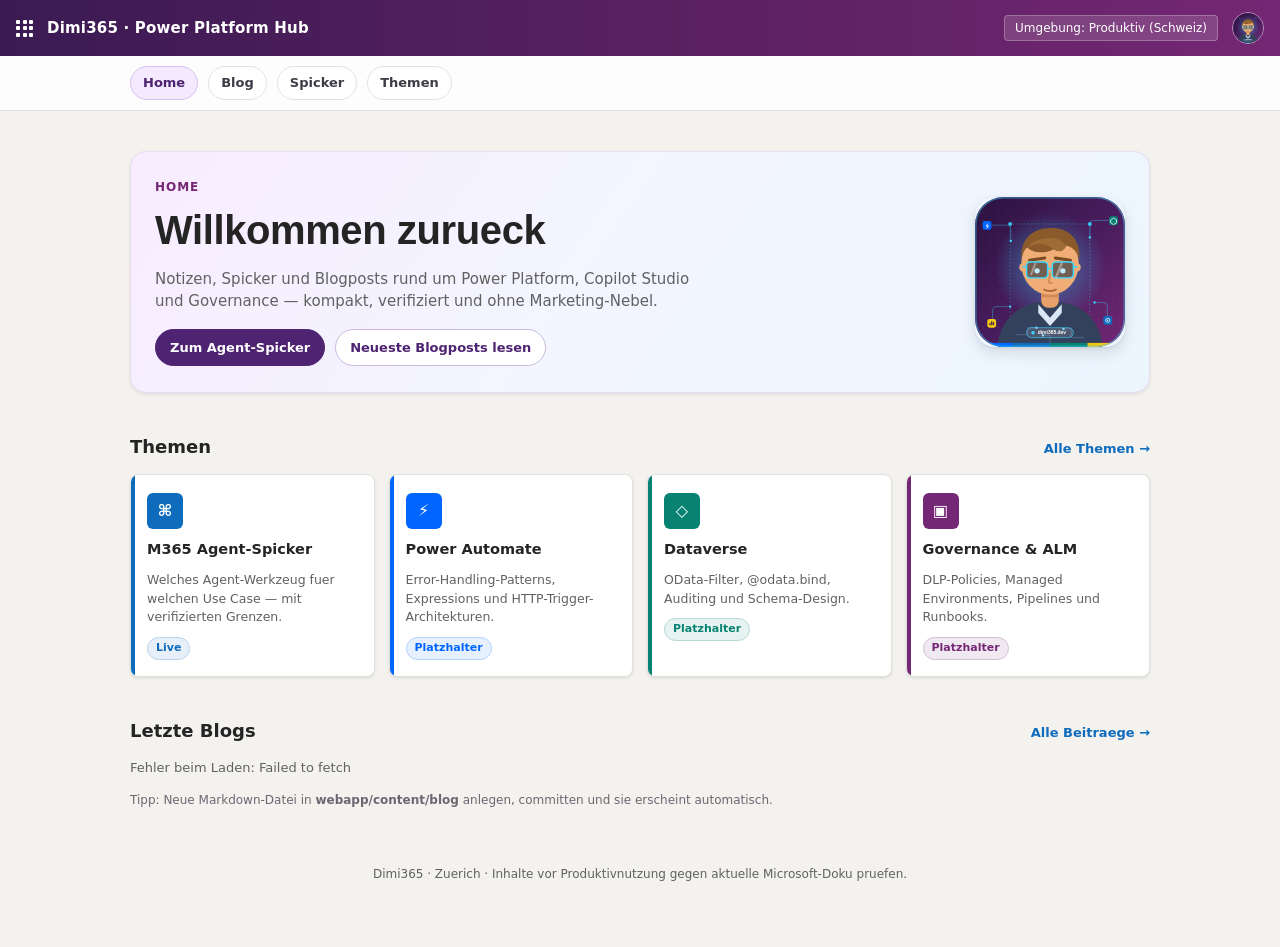
==== commit e37d7be9: "Unify navigation across pages and integrate SVG avatar/branding" ====
--- a/webapp/index.html
+++ b/webapp/index.html
@@ -4,6 +4,7 @@
 <meta charset="UTF-8">
 <meta name="viewport" content="width=device-width, initial-scale=1.0">
 <title>Dimi365 · Home</title>
+<link rel="icon" type="image/svg+xml" href="assets/img/avatar-digital.svg">
 <style>
   :root{
     --bg:#f3f2ef;
@@ -37,13 +38,14 @@
   }
   .waffle{display:grid;grid-template-columns:repeat(3,4px);grid-template-rows:repeat(3,4px);gap:2.5px;cursor:pointer}
   .waffle span{background:#fff;border-radius:1px;width:4px;height:4px}
+  .brand-link{display:flex;align-items:center;gap:14px;color:#fff}
   .topbar .title{font-size:15px;font-weight:620;letter-spacing:.2px}
   .topbar .env{
     margin-left:auto;font-size:12px;background:rgba(255,255,255,.14);
     border:1px solid rgba(255,255,255,.25);padding:3px 10px;border-radius:4px;
   }
-  .avatar{width:28px;height:28px;border-radius:50%;background:var(--bi);color:#3b1a53;
-    display:grid;place-items:center;font-size:12px;font-weight:700}
+  .avatar{width:32px;height:32px;border-radius:50%;overflow:hidden;border:1.5px solid rgba(255,255,255,.5);flex:none}
+  .avatar img{width:100%;height:100%;display:block}
 
   .topnav{
     background:#ffffffd9;
@@ -73,6 +75,8 @@
   .hero h1{font-family:"Segoe UI Variable Display","Segoe UI",sans-serif;
     font-size:clamp(28px,4.5vw,40px);font-weight:650;letter-spacing:-.01em;margin-top:4px}
   .hero p{color:var(--ink-soft);max-width:56ch;margin-top:8px;font-size:15px}
+  .hero-grid{display:grid;grid-template-columns:1fr auto;gap:24px;align-items:center}
+  .hero-art{width:150px;height:150px;border-radius:20px;box-shadow:var(--shadow-hover);flex:none}
   .hero-actions{margin-top:16px;display:flex;gap:10px;flex-wrap:wrap}
   .cta{font-size:13px;font-weight:600;border-radius:999px;padding:8px 14px;display:inline-block}
   .cta.primary{background:#4e2372;color:#fff;border:1px solid #4e2372}
@@ -134,6 +138,8 @@
     .topbar{height:auto;min-height:56px;flex-wrap:wrap;padding:8px 12px}
     .topbar .env{order:3;margin-left:0}
     .topnav{top:72px}
+    .hero-grid{grid-template-columns:1fr}
+    .hero-art{display:none}
     .blog{grid-template-columns:1fr;gap:6px}
     .blog .date{display:flex;gap:6px;border:0;padding:0;min-width:0;text-align:left;align-items:baseline}
   }
@@ -143,12 +149,14 @@
 <body>
 
 <header class="topbar">
-  <div class="waffle" title="Apps">
-    <span></span><span></span><span></span><span></span><span></span><span></span><span></span><span></span><span></span>
-  </div>
-  <div class="title">Dimi365 · Power Platform Hub</div>
+  <a class="brand-link" href="index.html" aria-label="Zur Startseite">
+    <div class="waffle" title="Home">
+      <span></span><span></span><span></span><span></span><span></span><span></span><span></span><span></span><span></span>
+    </div>
+    <div class="title">Dimi365 · Power Platform Hub</div>
+  </a>
   <div class="env">Umgebung: Produktiv (Schweiz)</div>
-  <div class="avatar">DM</div>
+  <div class="avatar"><img src="assets/img/avatar-digital.svg" alt="Dimi365 Avatar"></div>
 </header>
 
 <nav class="topnav" aria-label="Hauptnavigation">
@@ -163,12 +171,17 @@
 <main class="shell">
 
   <div class="hero">
-    <div class="eyebrow">Home</div>
-    <h1>Willkommen zurueck</h1>
-    <p>Notizen, Spicker und Blogposts rund um Power Platform, Copilot Studio und Governance — kompakt, verifiziert und ohne Marketing-Nebel.</p>
-    <div class="hero-actions">
-      <a class="cta primary" href="spicker/index.html">Zum Agent-Spicker</a>
-      <a class="cta secondary" href="blog/index.html">Neueste Blogposts lesen</a>
+    <div class="hero-grid">
+      <div>
+        <div class="eyebrow">Home</div>
+        <h1>Willkommen zurueck</h1>
+        <p>Notizen, Spicker und Blogposts rund um Power Platform, Copilot Studio und Governance — kompakt, verifiziert und ohne Marketing-Nebel.</p>
+        <div class="hero-actions">
+          <a class="cta primary" href="spicker/index.html">Zum Agent-Spicker</a>
+          <a class="cta secondary" href="blog/index.html">Neueste Blogposts lesen</a>
+        </div>
+      </div>
+      <img class="hero-art" src="assets/img/avatar-digital.svg" alt="Digitaler Avatar von Dimi365">
     </div>
   </div>
 
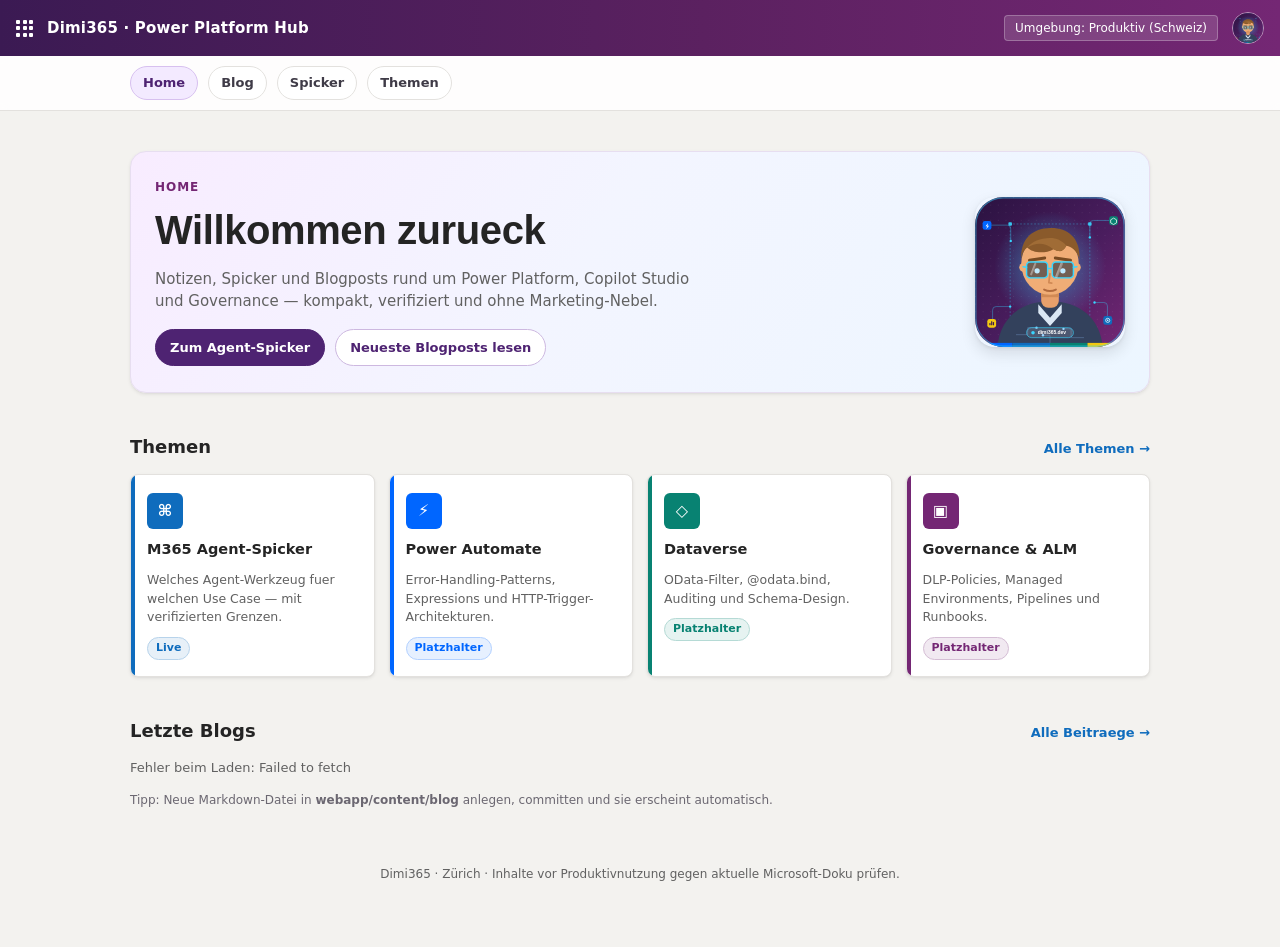
==== commit 159f5fd7: "Fix typos in footer text" ====
--- a/webapp/index.html
+++ b/webapp/index.html
@@ -138,8 +138,10 @@
     .topbar{height:auto;min-height:56px;flex-wrap:wrap;padding:8px 12px}
     .topbar .env{order:3;margin-left:0}
     .topnav{top:72px}
-    .hero-grid{grid-template-columns:1fr}
-    .hero-art{display:none}
+    .hero-grid{grid-template-columns:1fr;justify-items:center;text-align:center}
+    .hero p{margin-left:auto;margin-right:auto}
+    .hero-actions{justify-content:center}
+    .hero-art{display:block;width:120px;height:120px;order:-1}
     .blog{grid-template-columns:1fr;gap:6px}
     .blog .date{display:flex;gap:6px;border:0;padding:0;min-width:0;text-align:left;align-items:baseline}
   }
@@ -228,7 +230,7 @@
     <p class="helper-note">Tipp: Neue Markdown-Datei in <strong>webapp/content/blog</strong> anlegen, committen und sie erscheint automatisch.</p>
   </section>
 
-  <footer>Dimi365 · Zuerich · Inhalte vor Produktivnutzung gegen aktuelle Microsoft-Doku pruefen.</footer>
+  <footer>Dimi365 · Zürich · Inhalte vor Produktivnutzung gegen aktuelle Microsoft-Doku prüfen.</footer>
 </main>
 
 <script src="assets/js/blog-data.js"></script>
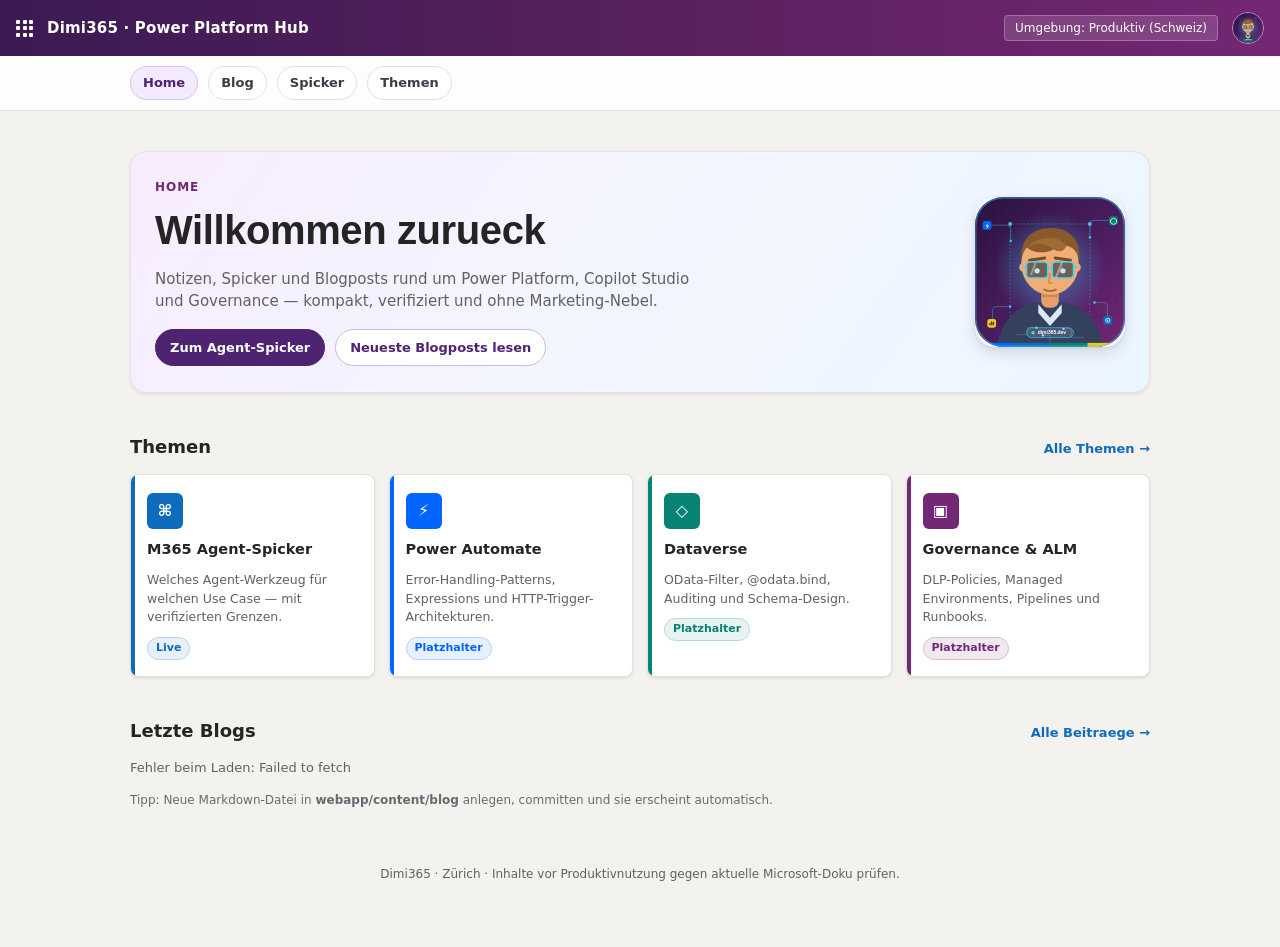
==== commit 0894ea65: "Fix typo: fuer -> fuer" ====
--- a/webapp/index.html
+++ b/webapp/index.html
@@ -196,7 +196,7 @@
       <a class="tile" style="--tint:var(--copilot)" href="spicker/index.html">
         <div class="icon">⌘</div>
         <h3>M365 Agent-Spicker</h3>
-        <p>Welches Agent-Werkzeug fuer welchen Use Case — mit verifizierten Grenzen.</p>
+        <p>Welches Agent-Werkzeug für welchen Use Case — mit verifizierten Grenzen.</p>
         <span class="badge">Live</span>
       </a>
       <a class="tile" style="--tint:var(--automate)" href="themen/power-automate.html">
